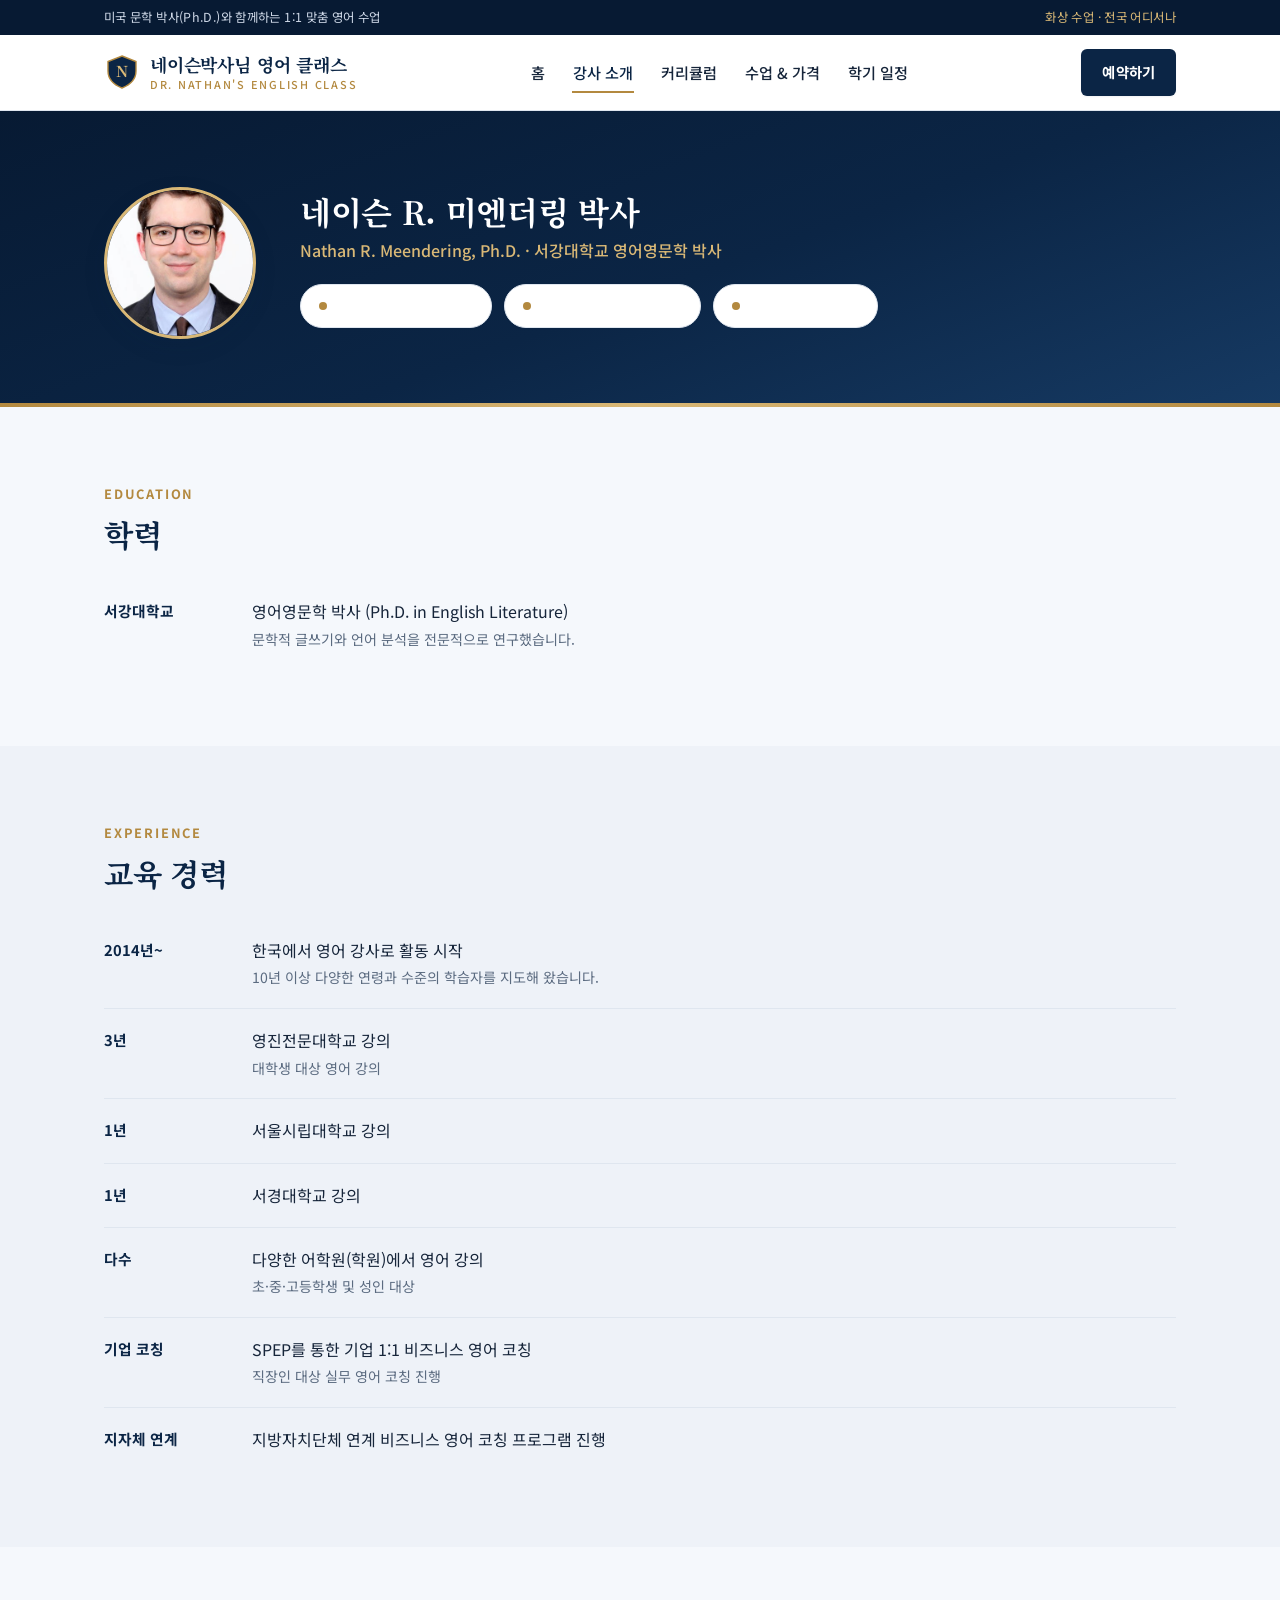
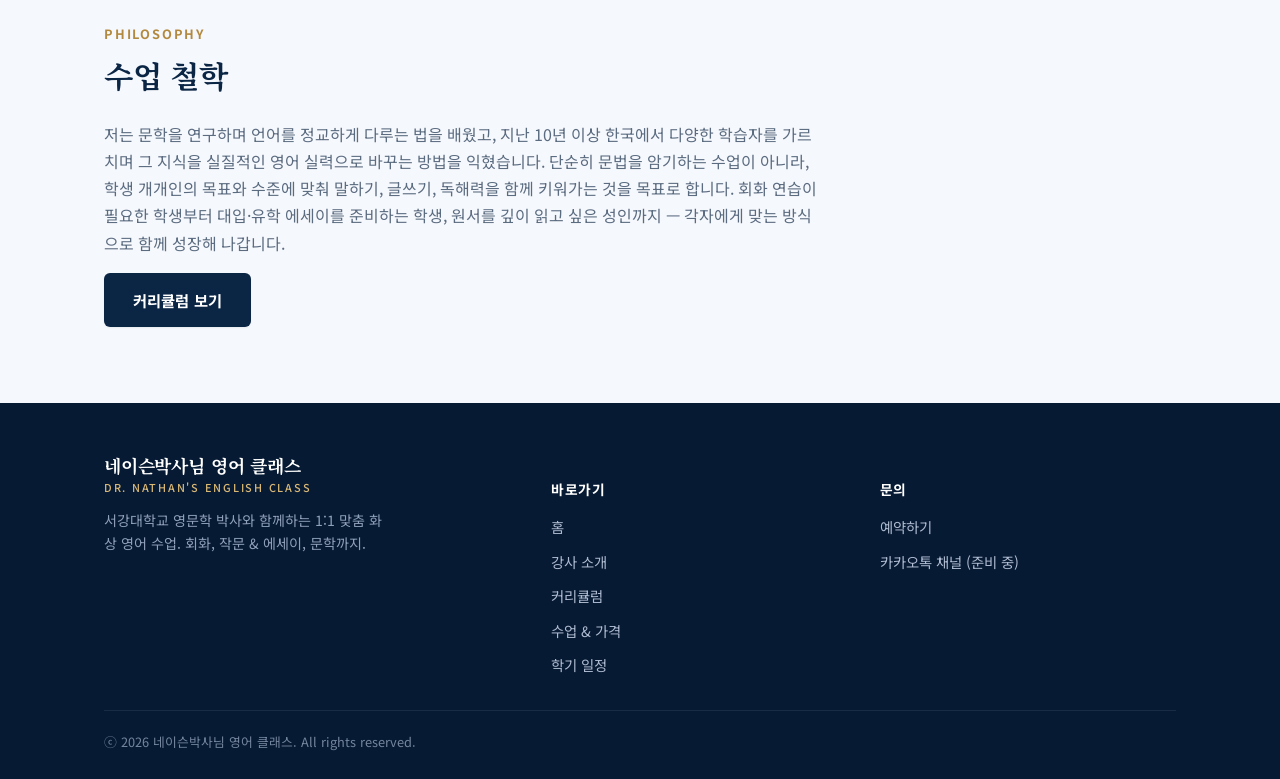
==== about.html @ 9ff1b416 "Initial site: navy/gold redesign, 6 pages, headshot" ====
<!DOCTYPE html>
<html lang="ko">
<head>
<meta charset="UTF-8">
<meta name="viewport" content="width=device-width, initial-scale=1.0">
<title>강사 소개 | 네이슨박사님 영어 클래스</title>
<meta name="description" content="서강대학교 영문학 박사 네이슨 R. 미엔더링의 학력과 교육 경력을 소개합니다.">
<link rel="preconnect" href="https://fonts.googleapis.com">
<link href="https://fonts.googleapis.com/css2?family=Noto+Serif+KR:wght@600;700&family=Noto+Sans+KR:wght@400;500;700&display=swap" rel="stylesheet">
<link rel="stylesheet" href="css/style.css">
</head>
<body>

<div class="topbar">
  <div class="container">
    <span>미국 문학 박사(Ph.D.)와 함께하는 1:1 맞춤 영어 수업</span>
    <span class="gold">화상 수업 · 전국 어디서나</span>
  </div>
</div>

<header class="site-header">
  <div class="header-inner">
    <a href="index.html" class="brand">
      <svg class="brand-mark" width="36" height="36" viewBox="0 0 36 36" fill="none" xmlns="http://www.w3.org/2000/svg">
        <path d="M18 2L32 7.5V17C32 25.5 26 30.8 18 34C10 30.8 4 25.5 4 17V7.5L18 2Z" fill="#0b2545" stroke="#b3893f" stroke-width="1.4"/>
        <text x="18" y="23" text-anchor="middle" font-family="Noto Serif KR, serif" font-size="15" font-weight="700" fill="#d9b876">N</text>
      </svg>
      <span class="brand-text">네이슨박사님 영어 클래스<span class="accent">DR. NATHAN'S ENGLISH CLASS</span></span>
    </a>
    <button class="nav-toggle" aria-label="메뉴 열기">&#9776;</button>
    <nav class="main-nav">
      <ul>
        <li><a href="index.html">홈</a></li>
        <li><a href="about.html" class="active">강사 소개</a></li>
        <li><a href="curriculum.html">커리큘럼</a></li>
        <li><a href="pricing.html">수업 &amp; 가격</a></li>
        <li><a href="calendar.html">학기 일정</a></li>
      </ul>
    </nav>
    <div class="header-cta">
      <a href="reservation.html" class="btn btn-primary">예약하기</a>
    </div>
  </div>
</header>

<main>

  <section class="hero-navy">
    <div class="container about-hero">
      <img src="assets/nathan-headshot.jpg" alt="네이슨 R. 미엔더링 박사" class="avatar-photo">
      <div>
        <h1>네이슨 R. 미엔더링 박사</h1>
        <p class="role">Nathan R. Meendering, Ph.D. · 서강대학교 영어영문학 박사</p>
        <div class="badge-row">
          <span class="credential-badge"><span class="dot"></span>서강대학교 영문학 박사</span>
          <span class="credential-badge"><span class="dot"></span>2014년~ 한국 영어 교육</span>
          <span class="credential-badge"><span class="dot"></span>대학 3곳 강의 경력</span>
        </div>
      </div>
    </div>
  </section>

  <section class="section">
    <div class="container">
      <div class="section-head" style="text-align:left; max-width:none; margin-bottom:24px;">
        <span class="kicker">EDUCATION</span>
        <h2>학력</h2>
      </div>
      <ul class="timeline">
        <li>
          <div class="when">서강대학교</div>
          <div class="what">영어영문학 박사 (Ph.D. in English Literature)
            <span class="sub">문학적 글쓰기와 언어 분석을 전문적으로 연구했습니다.</span>
          </div>
        </li>
      </ul>
    </div>
  </section>

  <section class="section section-alt">
    <div class="container">
      <div class="section-head" style="text-align:left; max-width:none; margin-bottom:24px;">
        <span class="kicker">EXPERIENCE</span>
        <h2>교육 경력</h2>
      </div>
      <ul class="timeline">
        <li>
          <div class="when">2014년~</div>
          <div class="what">한국에서 영어 강사로 활동 시작
            <span class="sub">10년 이상 다양한 연령과 수준의 학습자를 지도해 왔습니다.</span>
          </div>
        </li>
        <li>
          <div class="when">3년</div>
          <div class="what">영진전문대학교 강의
            <span class="sub">대학생 대상 영어 강의</span>
          </div>
        </li>
        <li>
          <div class="when">1년</div>
          <div class="what">서울시립대학교 강의</div>
        </li>
        <li>
          <div class="when">1년</div>
          <div class="what">서경대학교 강의</div>
        </li>
        <li>
          <div class="when">다수</div>
          <div class="what">다양한 어학원(학원)에서 영어 강의
            <span class="sub">초·중·고등학생 및 성인 대상</span>
          </div>
        </li>
        <li>
          <div class="when">기업 코칭</div>
          <div class="what">SPEP를 통한 기업 1:1 비즈니스 영어 코칭
            <span class="sub">직장인 대상 실무 영어 코칭 진행</span>
          </div>
        </li>
        <li>
          <div class="when">지자체 연계</div>
          <div class="what">지방자치단체 연계 비즈니스 영어 코칭 프로그램 진행</div>
        </li>
      </ul>
    </div>
  </section>

  <section class="section">
    <div class="container">
      <div class="section-head" style="text-align:left; max-width:none; margin-bottom:24px;">
        <span class="kicker">PHILOSOPHY</span>
        <h2>수업 철학</h2>
      </div>
      <p style="max-width:720px; color:var(--color-text-muted);">
        저는 문학을 연구하며 언어를 정교하게 다루는 법을 배웠고, 지난 10년 이상 한국에서 다양한 학습자를 가르치며 그 지식을 실질적인 영어 실력으로 바꾸는 방법을 익혔습니다.
        단순히 문법을 암기하는 수업이 아니라, 학생 개개인의 목표와 수준에 맞춰 말하기, 글쓰기, 독해력을 함께 키워가는 것을 목표로 합니다.
        회화 연습이 필요한 학생부터 대입·유학 에세이를 준비하는 학생, 원서를 깊이 읽고 싶은 성인까지 — 각자에게 맞는 방식으로 함께 성장해 나갑니다.
      </p>
      <a href="curriculum.html" class="btn btn-primary">커리큘럼 보기</a>
    </div>
  </section>

</main>

<footer class="site-footer">
  <div class="container">
    <div class="footer-top">
      <div>
        <span class="brand-text">네이슨박사님 영어 클래스<span class="accent">DR. NATHAN'S ENGLISH CLASS</span></span>
        <p>서강대학교 영문학 박사와 함께하는 1:1 맞춤 화상 영어 수업. 회화, 작문 &amp; 에세이, 문학까지.</p>
      </div>
      <div class="footer-col">
        <h5>바로가기</h5>
        <ul>
          <li><a href="index.html">홈</a></li>
          <li><a href="about.html">강사 소개</a></li>
          <li><a href="curriculum.html">커리큘럼</a></li>
          <li><a href="pricing.html">수업 &amp; 가격</a></li>
          <li><a href="calendar.html">학기 일정</a></li>
        </ul>
      </div>
      <div class="footer-col">
        <h5>문의</h5>
        <ul>
          <li><a href="reservation.html">예약하기</a></li>
          <li><a href="reservation.html">카카오톡 채널 (준비 중)</a></li>
        </ul>
      </div>
    </div>
    <div class="footer-bottom">
      ⓒ 2026 네이슨박사님 영어 클래스. All rights reserved.
    </div>
  </div>
</footer>

<script src="js/script.js"></script>
</body>
</html>
---- css/style.css ----
:root {
  --color-navy: #0b2545;
  --color-navy-dark: #071a33;
  --color-navy-mid: #163a63;
  --color-navy-soft: #26507f;
  --color-gold: #b3893f;
  --color-gold-light: #d9b876;
  --color-gold-bg: #fbf3e3;
  --color-white: #ffffff;
  --color-bg: #f5f8fc;
  --color-bg-alt: #eef2f8;
  --color-card: #ffffff;
  --color-text: #16253a;
  --color-text-muted: #5b6b80;
  --color-border: #dfe6ef;
  --radius: 10px;
  --max-width: 1120px;
  --shadow-sm: 0 1px 2px rgba(11, 37, 69, 0.06);
  --shadow-md: 0 8px 24px rgba(11, 37, 69, 0.08);
  --shadow-lg: 0 16px 40px rgba(11, 37, 69, 0.14);
}

* {
  box-sizing: border-box;
}

html {
  scroll-behavior: smooth;
}

body {
  margin: 0;
  font-family: "Noto Sans KR", "Malgun Gothic", sans-serif;
  color: var(--color-text);
  background: var(--color-bg);
  line-height: 1.7;
  -webkit-font-smoothing: antialiased;
}

h1, h2, h3, h4 {
  font-family: "Noto Serif KR", serif;
  font-weight: 700;
  line-height: 1.38;
  margin: 0 0 0.6em;
  color: var(--color-navy);
  letter-spacing: -0.01em;
}

p {
  margin: 0 0 1em;
}

a {
  color: inherit;
}

img {
  max-width: 100%;
  display: block;
}

.container {
  max-width: var(--max-width);
  margin: 0 auto;
  padding: 0 24px;
}

/* Brand mark */
.brand {
  display: flex;
  align-items: center;
  gap: 10px;
  text-decoration: none;
}

.brand-mark {
  flex-shrink: 0;
  display: block;
}

.brand-text {
  font-family: "Noto Serif KR", serif;
  font-weight: 700;
  font-size: 1.12rem;
  color: var(--color-navy);
  letter-spacing: -0.01em;
  line-height: 1.2;
}

.brand-text .accent {
  display: block;
  font-family: "Noto Sans KR", sans-serif;
  font-weight: 500;
  font-size: 0.68rem;
  color: var(--color-gold);
  letter-spacing: 0.16em;
  margin-top: 2px;
}

/* Header */
.topbar {
  background: var(--color-navy-dark);
  color: #cfd9e8;
  font-size: 0.78rem;
  letter-spacing: 0.03em;
}

.topbar .container {
  display: flex;
  justify-content: space-between;
  padding-top: 7px;
  padding-bottom: 7px;
}

.topbar .gold {
  color: var(--color-gold-light);
}

.site-header {
  position: sticky;
  top: 0;
  z-index: 50;
  background: rgba(255, 255, 255, 0.96);
  backdrop-filter: blur(6px);
  border-bottom: 1px solid var(--color-border);
}

.header-inner {
  display: flex;
  align-items: center;
  justify-content: space-between;
  padding: 14px 24px;
  max-width: var(--max-width);
  margin: 0 auto;
}

.nav-toggle {
  display: none;
  background: none;
  border: none;
  font-size: 1.6rem;
  cursor: pointer;
  color: var(--color-navy);
}

.main-nav ul {
  display: flex;
  gap: 26px;
  list-style: none;
  margin: 0;
  padding: 0;
}

.main-nav a {
  text-decoration: none;
  font-weight: 500;
  font-size: 0.95rem;
  color: var(--color-text);
  padding: 8px 1px;
  border-bottom: 2px solid transparent;
  transition: border-color 0.2s, color 0.2s;
  white-space: nowrap;
}

.main-nav a:hover,
.main-nav a.active {
  color: var(--color-navy);
  border-color: var(--color-gold);
}

.header-cta {
  display: flex;
  align-items: center;
  gap: 18px;
}

.header-cta .btn {
  padding: 10px 20px;
  font-size: 0.9rem;
}

/* Buttons */
.btn {
  display: inline-block;
  padding: 13px 28px;
  border-radius: 6px;
  font-weight: 700;
  text-decoration: none;
  font-size: 0.96rem;
  transition: transform 0.15s, box-shadow 0.15s, background 0.15s, color .15s;
  border: 1.5px solid transparent;
  cursor: pointer;
  letter-spacing: 0.01em;
}

.btn-primary {
  background: var(--color-navy);
  color: #fff;
  box-shadow: var(--shadow-sm);
}

.btn-primary:hover {
  background: var(--color-navy-dark);
  box-shadow: var(--shadow-md);
  transform: translateY(-1px);
}

.btn-gold {
  background: var(--color-gold);
  color: #fff;
}

.btn-gold:hover {
  background: #9c7735;
  transform: translateY(-1px);
}

.btn-outline {
  background: transparent;
  border-color: var(--color-navy);
  color: var(--color-navy);
}

.btn-outline:hover {
  background: var(--color-navy);
  color: #fff;
}

.btn-outline-light {
  background: transparent;
  border-color: rgba(255,255,255,0.55);
  color: #fff;
}

.btn-outline-light:hover {
  background: rgba(255,255,255,0.12);
  border-color: #fff;
}

.btn-kakao {
  background: #fee500;
  color: #391b1b;
  border-color: #fee500;
}

.btn-kakao:hover {
  background: #f5da00;
}

.btn-row {
  display: flex;
  gap: 14px;
  flex-wrap: wrap;
}

/* Hero (navy) */
.hero-navy {
  background: linear-gradient(160deg, var(--color-navy-dark) 0%, var(--color-navy) 55%, var(--color-navy-mid) 100%);
  color: #fff;
  padding: 76px 0 68px;
  position: relative;
  overflow: hidden;
}

.hero-navy::after {
  content: "";
  position: absolute;
  inset: auto 0 0 0;
  height: 4px;
  background: linear-gradient(90deg, var(--color-gold) 0%, var(--color-gold-light) 50%, var(--color-gold) 100%);
}

.hero-navy .eyebrow {
  display: inline-block;
  background: rgba(255,255,255,0.08);
  border: 1px solid rgba(217,184,118,0.45);
  color: var(--color-gold-light);
  font-weight: 600;
  font-size: 0.82rem;
  padding: 6px 16px;
  border-radius: 999px;
  margin-bottom: 22px;
  letter-spacing: 0.03em;
}

.hero-navy h1 {
  color: #fff;
  font-size: 2.5rem;
  max-width: 760px;
}

.hero-navy p.lead {
  font-size: 1.08rem;
  color: #c9d3e2;
  max-width: 620px;
  margin: 0 0 32px;
}

.hero-navy.center {
  text-align: center;
}

.hero-navy.center h1,
.hero-navy.center p.lead {
  margin-left: auto;
  margin-right: auto;
}

.hero-navy.center .btn-row {
  justify-content: center;
}

.hero-sub {
  padding: 56px 0 44px;
  text-align: center;
  background: var(--color-navy-dark);
  color: #fff;
  position: relative;
}

.hero-sub::after {
  content: "";
  position: absolute;
  inset: auto 0 0 0;
  height: 4px;
  background: linear-gradient(90deg, var(--color-gold) 0%, var(--color-gold-light) 50%, var(--color-gold) 100%);
}

.hero-sub .eyebrow {
  display: inline-block;
  color: var(--color-gold-light);
  font-weight: 600;
  font-size: 0.82rem;
  letter-spacing: 0.14em;
  margin-bottom: 12px;
}

.hero-sub h1 {
  color: #fff;
  font-size: 2rem;
  margin-bottom: 10px;
}

.hero-sub p {
  color: #c9d3e2;
  max-width: 620px;
  margin: 0 auto;
}

/* Stats strip */
.stats {
  display: grid;
  grid-template-columns: repeat(3, 1fr);
  gap: 20px;
  padding: 40px 0;
}

.stats .stat {
  background: var(--color-card);
  border: 1px solid var(--color-border);
  border-radius: var(--radius);
  padding: 26px 20px;
  text-align: center;
  box-shadow: var(--shadow-sm);
}

.stats .stat-num {
  font-family: "Noto Serif KR", serif;
  font-size: 1.6rem;
  font-weight: 700;
  color: var(--color-navy);
}

.stats .stat-label {
  color: var(--color-text-muted);
  font-size: 0.88rem;
  margin-top: 6px;
}

/* Section */
.section {
  padding: 76px 0;
}

.section-alt {
  background: var(--color-bg-alt);
}

.section-navy {
  background: var(--color-navy);
  color: #fff;
}

.section-navy h2, .section-navy h3, .section-navy h4 {
  color: #fff;
}

.section-head {
  text-align: center;
  max-width: 640px;
  margin: 0 auto 46px;
}

.section-head .kicker {
  display: block;
  color: var(--color-gold);
  font-weight: 700;
  font-size: 0.8rem;
  letter-spacing: 0.14em;
  margin-bottom: 10px;
}

.section-head h2 {
  font-size: 1.9rem;
}

.section-head p {
  color: var(--color-text-muted);
}

/* Card grid */
.grid-3 {
  display: grid;
  grid-template-columns: repeat(3, 1fr);
  gap: 24px;
}

.grid-2 {
  display: grid;
  grid-template-columns: repeat(2, 1fr);
  gap: 24px;
}

.card {
  background: var(--color-card);
  border: 1px solid var(--color-border);
  border-radius: var(--radius);
  padding: 32px;
  box-shadow: var(--shadow-sm);
  transition: box-shadow .2s, transform .2s;
}

.card:hover {
  box-shadow: var(--shadow-md);
  transform: translateY(-2px);
}

.card h3 {
  font-size: 1.18rem;
}

.card .icon {
  width: 46px;
  height: 46px;
  border-radius: 8px;
  background: var(--color-gold-bg);
  color: var(--color-gold);
  display: flex;
  align-items: center;
  justify-content: center;
  font-size: 1.3rem;
  margin-bottom: 16px;
}

.card p {
  color: var(--color-text-muted);
  font-size: 0.96rem;
}

.card .card-link {
  display: inline-block;
  margin-top: 6px;
  font-weight: 700;
  color: var(--color-navy);
  text-decoration: none;
  font-size: 0.92rem;
  border-bottom: 1.5px solid var(--color-gold);
  padding-bottom: 1px;
}

/* Service card (pricing) */
.service-card {
  background: var(--color-card);
  border: 1px solid var(--color-border);
  border-radius: var(--radius);
  padding: 38px;
  margin-bottom: 28px;
  box-shadow: var(--shadow-sm);
}

.service-card h3 {
  font-size: 1.35rem;
  margin-bottom: 6px;
}

.service-tag {
  display: inline-block;
  background: var(--color-gold-bg);
  color: var(--color-gold);
  font-size: 0.78rem;
  font-weight: 700;
  padding: 4px 12px;
  border-radius: 999px;
  margin-bottom: 14px;
  letter-spacing: 0.02em;
}

.service-desc {
  color: var(--color-text-muted);
  margin-bottom: 22px;
}

.price-table {
  width: 100%;
  border-collapse: collapse;
}

.price-table th,
.price-table td {
  text-align: left;
  padding: 13px 10px;
  border-bottom: 1px solid var(--color-border);
  font-size: 0.96rem;
}

.price-table th {
  color: var(--color-text-muted);
  font-weight: 500;
  font-size: 0.82rem;
}

.price-table td.price {
  font-weight: 700;
  color: var(--color-navy);
  white-space: nowrap;
}

.price-table .discount {
  display: inline-block;
  background: var(--color-gold-bg);
  color: var(--color-gold);
  font-size: 0.76rem;
  font-weight: 700;
  padding: 2px 8px;
  border-radius: 6px;
  margin-left: 6px;
}

.price-note {
  margin-top: 16px;
  font-size: 0.88rem;
  color: var(--color-text-muted);
}

/* Notice box */
.notice-box {
  background: var(--color-bg-alt);
  border: 1px solid var(--color-border);
  border-left: 3px solid var(--color-gold);
  border-radius: var(--radius);
  padding: 26px 30px;
  margin-top: 40px;
}

.notice-box h4 {
  font-size: 1.02rem;
  margin-bottom: 10px;
}

.notice-box ul {
  margin: 0;
  padding-left: 20px;
  color: var(--color-text-muted);
  font-size: 0.94rem;
}

.notice-box li {
  margin-bottom: 6px;
}

/* About / teacher page */
.about-hero {
  display: flex;
  align-items: center;
  gap: 44px;
}

.avatar-circle {
  flex-shrink: 0;
  width: 152px;
  height: 152px;
  border-radius: 50%;
  background: linear-gradient(150deg, var(--color-navy-mid), var(--color-navy-dark));
  border: 3px solid var(--color-gold-light);
  color: #fff;
  display: flex;
  align-items: center;
  justify-content: center;
  font-family: "Noto Serif KR", serif;
  font-size: 2.8rem;
  font-weight: 700;
}

.avatar-photo {
  flex-shrink: 0;
  width: 152px;
  height: 152px;
  border-radius: 50%;
  object-fit: cover;
  border: 3px solid var(--color-gold-light);
  box-shadow: var(--shadow-md);
}

/* Homepage split hero with photo */
.hero-flex {
  display: flex;
  align-items: center;
  gap: 56px;
  text-align: left;
}

.hero-flex .hero-text {
  flex: 1.15;
}

.hero-flex .hero-text h1,
.hero-flex .hero-text p.lead {
  margin-left: 0;
  margin-right: 0;
}

.hero-flex .hero-photo-wrap {
  flex-shrink: 0;
  text-align: center;
}

.hero-photo {
  width: 240px;
  height: 240px;
  border-radius: 50%;
  object-fit: cover;
  border: 4px solid var(--color-gold-light);
  box-shadow: var(--shadow-lg);
}

@media (max-width: 860px) {
  .hero-flex {
    flex-direction: column;
    text-align: center;
  }
  .hero-flex .hero-text h1,
  .hero-flex .hero-text p.lead {
    margin-left: auto;
    margin-right: auto;
  }
  .hero-flex .btn-row {
    justify-content: center;
  }
  .hero-photo {
    width: 190px;
    height: 190px;
  }
}

.about-hero h1 {
  color: #fff;
  font-size: 2rem;
  margin-bottom: 4px;
}

.about-hero .role {
  color: var(--color-gold-light);
  font-weight: 500;
}

.timeline {
  list-style: none;
  padding: 0;
  margin: 0;
}

.timeline li {
  display: flex;
  gap: 20px;
  padding: 18px 0;
  border-bottom: 1px solid var(--color-border);
}

.timeline li:last-child {
  border-bottom: none;
}

.timeline .when {
  flex-shrink: 0;
  width: 128px;
  font-weight: 700;
  color: var(--color-navy);
  font-size: 0.92rem;
}

.timeline .what {
  color: var(--color-text);
}

.timeline .what .sub {
  display: block;
  color: var(--color-text-muted);
  font-size: 0.88rem;
  margin-top: 2px;
}

/* Credential badges */
.badge-row {
  display: flex;
  flex-wrap: wrap;
  gap: 12px;
  margin: 20px 0 8px;
}

.credential-badge {
  display: flex;
  align-items: center;
  gap: 8px;
  background: var(--color-card);
  border: 1px solid var(--color-border);
  border-radius: 999px;
  padding: 9px 18px;
  font-size: 0.88rem;
  font-weight: 500;
  box-shadow: var(--shadow-sm);
}

.credential-badge .dot {
  width: 8px;
  height: 8px;
  border-radius: 50%;
  background: var(--color-gold);
}

/* Steps (curriculum process) */
.steps {
  display: grid;
  grid-template-columns: repeat(4, 1fr);
  gap: 20px;
  counter-reset: step;
}

.step {
  background: var(--color-card);
  border: 1px solid var(--color-border);
  border-radius: var(--radius);
  padding: 26px 22px;
  position: relative;
  box-shadow: var(--shadow-sm);
}

.step::before {
  counter-increment: step;
  content: counter(step);
  display: flex;
  align-items: center;
  justify-content: center;
  width: 34px;
  height: 34px;
  border-radius: 50%;
  background: var(--color-navy);
  color: var(--color-gold-light);
  font-family: "Noto Serif KR", serif;
  font-weight: 700;
  margin-bottom: 14px;
}

.step h4 {
  font-size: 1.02rem;
  margin-bottom: 6px;
}

.step p {
  color: var(--color-text-muted);
  font-size: 0.9rem;
  margin: 0;
}

/* Curriculum track */
.track {
  background: var(--color-card);
  border: 1px solid var(--color-border);
  border-radius: var(--radius);
  padding: 40px;
  margin-bottom: 32px;
  box-shadow: var(--shadow-sm);
}

.track-head {
  display: flex;
  justify-content: space-between;
  align-items: flex-start;
  gap: 20px;
  flex-wrap: wrap;
  margin-bottom: 22px;
  padding-bottom: 22px;
  border-bottom: 1px solid var(--color-border);
}

.track-head h3 {
  font-size: 1.4rem;
  margin-bottom: 6px;
}

.track-head p {
  color: var(--color-text-muted);
  margin: 0;
  max-width: 560px;
}

.level-table {
  width: 100%;
  border-collapse: collapse;
  margin-top: 8px;
}

.level-table th,
.level-table td {
  text-align: left;
  padding: 12px 14px;
  border-bottom: 1px solid var(--color-border);
  font-size: 0.92rem;
  vertical-align: top;
}

.level-table th {
  color: var(--color-text-muted);
  font-weight: 600;
  font-size: 0.8rem;
  background: var(--color-bg-alt);
}

.level-table td.level-name {
  font-weight: 700;
  color: var(--color-navy);
  white-space: nowrap;
}

.reading-list {
  display: flex;
  flex-wrap: wrap;
  gap: 10px;
  margin-top: 14px;
}

.reading-chip {
  background: var(--color-bg-alt);
  border: 1px solid var(--color-border);
  border-radius: 999px;
  padding: 7px 16px;
  font-size: 0.86rem;
  color: var(--color-text);
}

/* Calendar / term table */
.term-grid {
  display: grid;
  grid-template-columns: repeat(2, 1fr);
  gap: 22px;
}

.term-card {
  background: var(--color-card);
  border: 1px solid var(--color-border);
  border-radius: var(--radius);
  overflow: hidden;
  box-shadow: var(--shadow-sm);
}

.term-card .term-head {
  background: var(--color-navy);
  color: #fff;
  padding: 18px 24px;
  display: flex;
  justify-content: space-between;
  align-items: center;
}

.term-card .term-head h3 {
  color: #fff;
  font-size: 1.1rem;
  margin: 0;
}

.term-card .term-head .term-dates {
  color: var(--color-gold-light);
  font-size: 0.85rem;
  font-weight: 600;
}

.term-card .term-body {
  padding: 20px 24px 24px;
}

.term-body dl {
  margin: 0;
  display: grid;
  grid-template-columns: 100px 1fr;
  row-gap: 10px;
  font-size: 0.92rem;
}

.term-body dt {
  color: var(--color-text-muted);
  font-weight: 500;
}

.term-body dd {
  margin: 0;
  font-weight: 600;
}

.status-pill {
  display: inline-block;
  font-size: 0.76rem;
  font-weight: 700;
  padding: 3px 11px;
  border-radius: 999px;
}

.status-open {
  background: #e5f3ec;
  color: #1f7a4d;
}

.status-soon {
  background: var(--color-gold-bg);
  color: var(--color-gold);
}

.status-closed {
  background: #f1eef0;
  color: #8a7f83;
}

/* Reservation page */
.reserve-grid {
  display: grid;
  grid-template-columns: 1.1fr 0.9fr;
  gap: 40px;
  align-items: start;
}

.contact-panel {
  background: var(--color-card);
  border: 1px solid var(--color-border);
  border-radius: var(--radius);
  padding: 44px;
  text-align: center;
  box-shadow: var(--shadow-md);
}

.contact-panel .kakao-icon {
  font-size: 2.2rem;
  margin-bottom: 10px;
}

.contact-panel .btn {
  width: 100%;
  padding: 16px 26px;
  font-size: 1.03rem;
}

.reserve-services {
  display: flex;
  flex-direction: column;
  gap: 12px;
  margin: 22px 0 26px;
}

.reserve-service-option {
  display: flex;
  align-items: center;
  gap: 12px;
  border: 1px solid var(--color-border);
  border-radius: 8px;
  padding: 13px 16px;
  font-size: 0.92rem;
  font-weight: 600;
  text-align: left;
  background: var(--color-bg-alt);
}

.reserve-service-option .num {
  width: 24px;
  height: 24px;
  flex-shrink: 0;
  border-radius: 50%;
  background: var(--color-navy);
  color: #fff;
  font-size: 0.78rem;
  display: flex;
  align-items: center;
  justify-content: center;
}

.contact-steps h4 {
  margin-bottom: 14px;
}

.contact-steps ol {
  padding-left: 20px;
  color: var(--color-text-muted);
  margin: 0;
}

.contact-steps li {
  margin-bottom: 12px;
}

/* CTA band */
.cta-band {
  background: linear-gradient(135deg, var(--color-navy-dark), var(--color-navy));
  color: #fff;
  text-align: center;
  padding: 64px 0;
}

.cta-band h2 {
  color: #fff;
}

.cta-band p {
  color: #c9d3e2;
  margin-bottom: 28px;
}

.cta-band .btn-primary {
  background: var(--color-gold);
  border-color: var(--color-gold);
}

.cta-band .btn-primary:hover {
  background: #9c7735;
}

/* Footer */
.site-footer {
  background: var(--color-navy-dark);
  color: #aebbd0;
  padding: 52px 0 26px;
  font-size: 0.9rem;
}

.footer-top {
  display: grid;
  grid-template-columns: 1.4fr 1fr 1fr;
  gap: 32px;
  margin-bottom: 32px;
}

.footer-top .brand-text {
  color: #fff;
}

.footer-top .brand-text .accent {
  color: var(--color-gold-light);
}

.footer-top p {
  color: #8fa0ba;
  font-size: 0.88rem;
  margin-top: 14px;
  max-width: 280px;
}

.footer-col h5 {
  color: #fff;
  font-size: 0.86rem;
  letter-spacing: 0.04em;
  margin-bottom: 14px;
  font-family: "Noto Sans KR", sans-serif;
}

.footer-col ul {
  list-style: none;
  padding: 0;
  margin: 0;
  display: flex;
  flex-direction: column;
  gap: 10px;
}

.footer-col a {
  text-decoration: none;
  color: #aebbd0;
  font-size: 0.9rem;
}

.footer-col a:hover {
  color: var(--color-gold-light);
}

.footer-bottom {
  border-top: 1px solid rgba(255,255,255,0.08);
  padding-top: 20px;
  color: #74869e;
  font-size: 0.8rem;
}

/* Responsive */
@media (max-width: 960px) {
  .grid-3, .steps {
    grid-template-columns: 1fr 1fr;
  }
  .term-grid {
    grid-template-columns: 1fr;
  }
  .reserve-grid {
    grid-template-columns: 1fr;
  }
  .footer-top {
    grid-template-columns: 1fr;
  }
}

@media (max-width: 800px) {
  .grid-3, .grid-2, .steps {
    grid-template-columns: 1fr;
  }
  .stats {
    grid-template-columns: 1fr;
  }
  .about-hero {
    flex-direction: column;
    text-align: center;
  }
  .timeline .when {
    width: 96px;
  }
  .track-head {
    flex-direction: column;
  }
}

@media (max-width: 760px) {
  .header-cta .btn:not(.btn-primary) {
    display: none;
  }
  .nav-toggle {
    display: block;
  }
  .main-nav {
    display: none;
    position: absolute;
    top: 100%;
    left: 0;
    right: 0;
    background: var(--color-white);
    border-bottom: 1px solid var(--color-border);
    box-shadow: var(--shadow-md);
  }
  .main-nav.open {
    display: block;
  }
  .main-nav ul {
    flex-direction: column;
    gap: 0;
    padding: 8px 24px 20px;
  }
  .main-nav a {
    display: block;
    padding: 12px 0;
  }
  .hero-navy h1 {
    font-size: 1.9rem;
  }
  .level-table {
    display: block;
    overflow-x: auto;
    white-space: nowrap;
  }
}
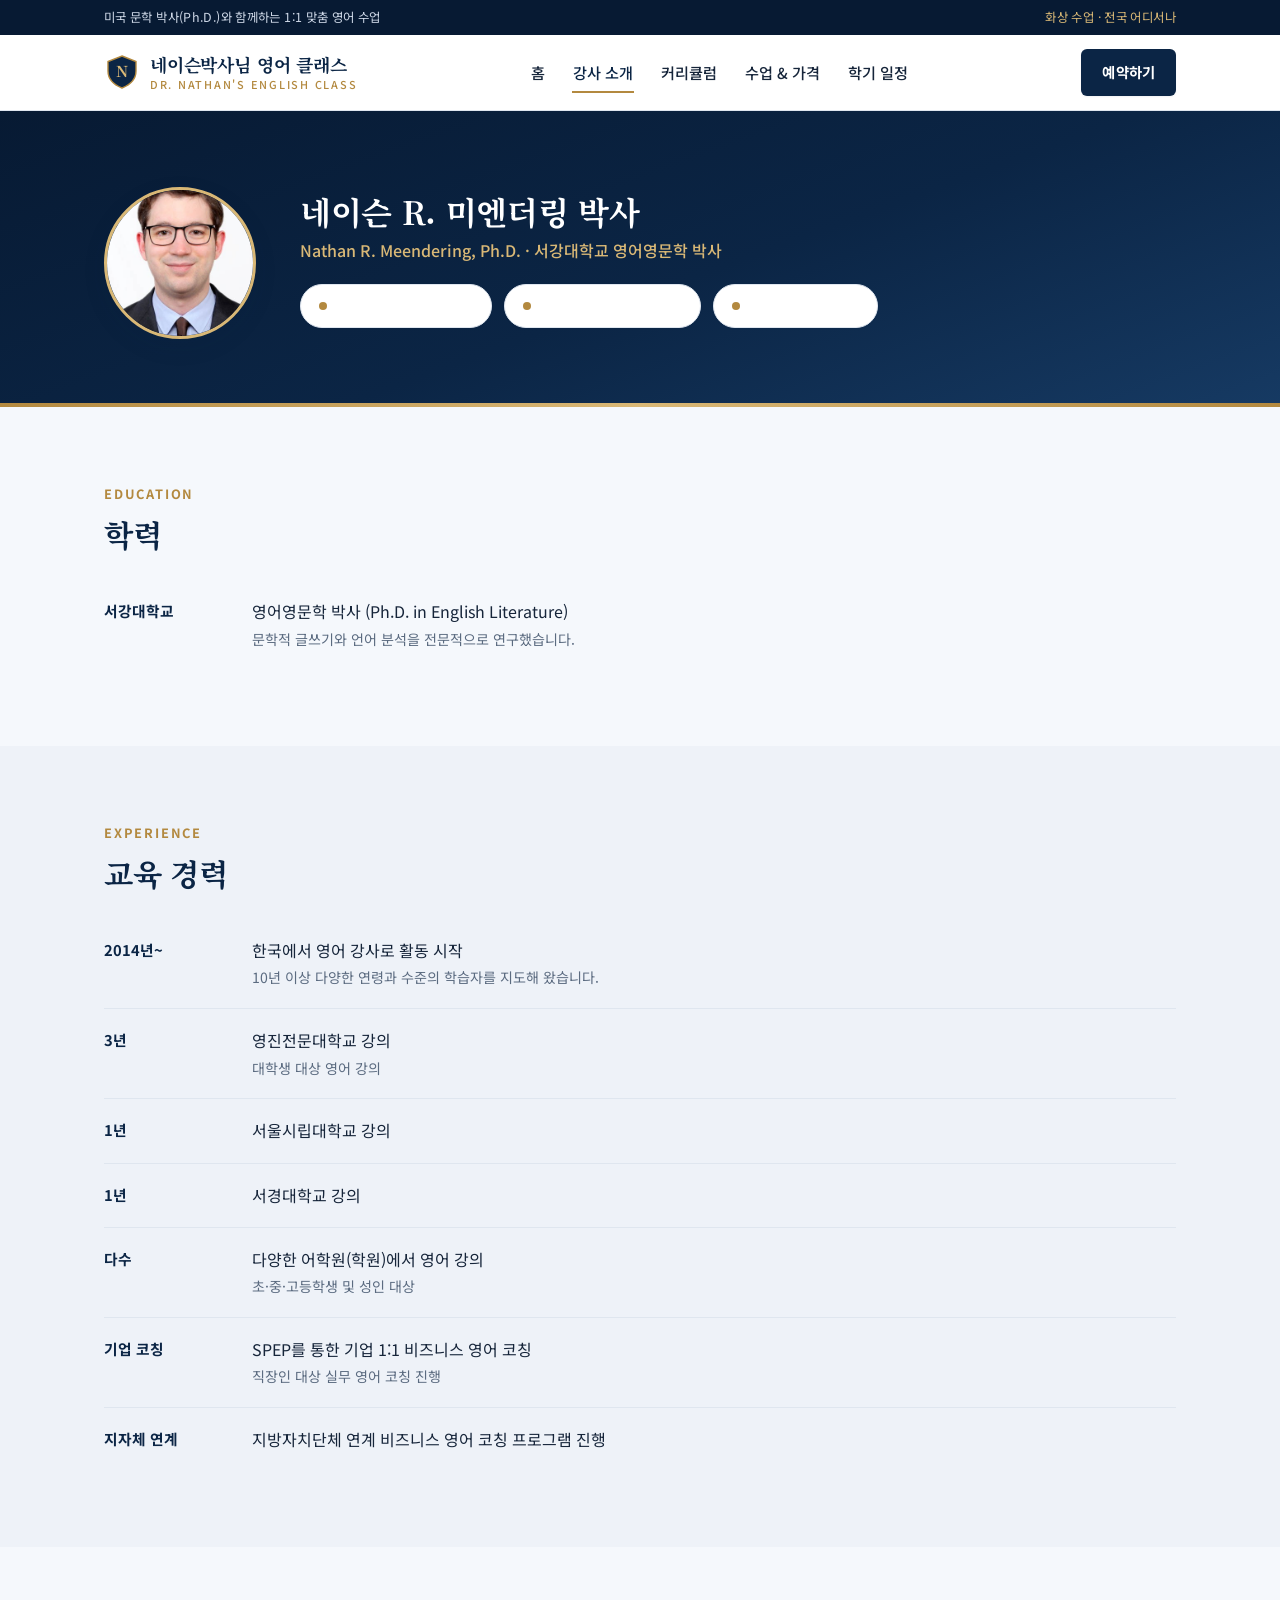
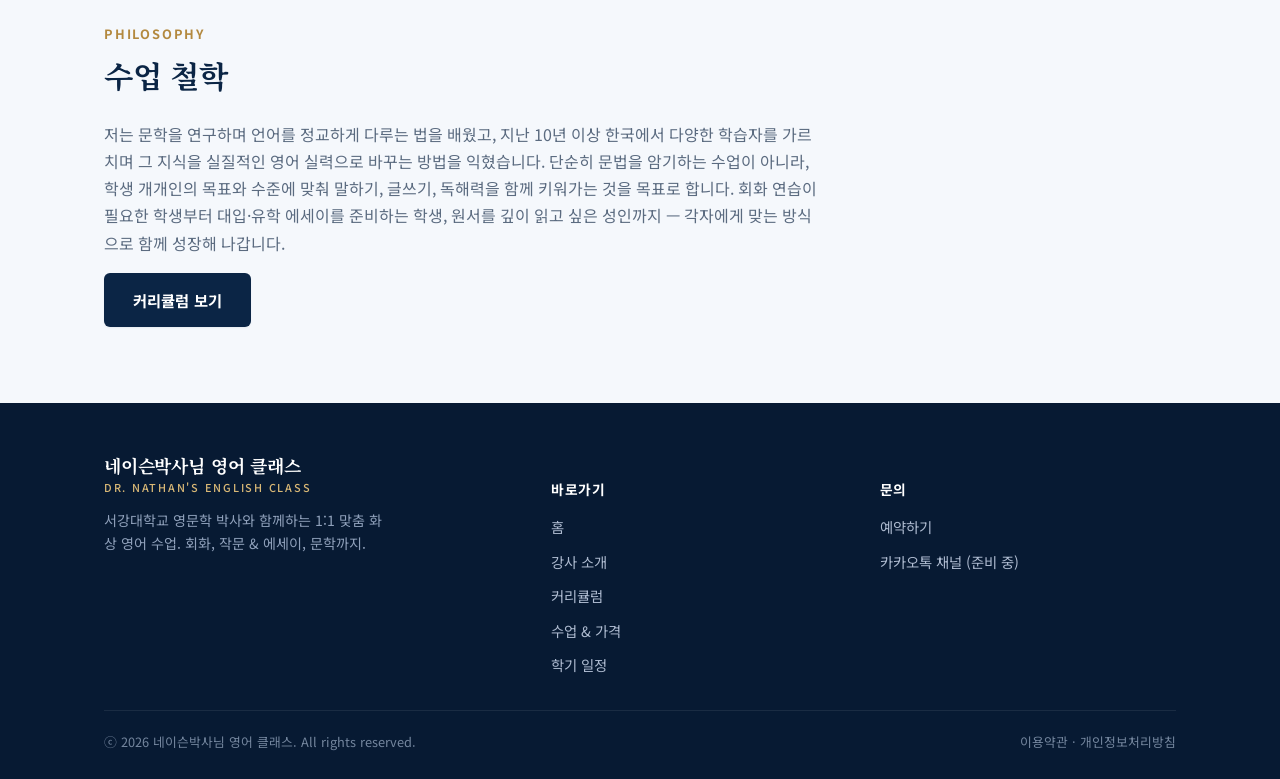
==== commit d1c763c2: "Add legal pages, favicon, and Open Graph tags Adds draft privacy policy and terms of service (includ" ====
--- a/about.html
+++ b/about.html
@@ -5,6 +5,14 @@
 <meta name="viewport" content="width=device-width, initial-scale=1.0">
 <title>강사 소개 | 네이슨박사님 영어 클래스</title>
 <meta name="description" content="서강대학교 영문학 박사 네이슨 R. 미엔더링의 학력과 교육 경력을 소개합니다.">
+<link rel="icon" type="image/svg+xml" href="assets/favicon.svg">
+<meta property="og:type" content="profile">
+<meta property="og:site_name" content="네이슨박사님 영어 클래스">
+<meta property="og:title" content="강사 소개 | 네이슨박사님 영어 클래스">
+<meta property="og:description" content="서강대학교 영문학 박사 네이슨 R. 미엔더링의 학력과 교육 경력을 소개합니다.">
+<meta property="og:image" content="https://nathan-phd-english-class.vercel.app/assets/nathan-headshot.jpg">
+<meta property="og:url" content="https://nathan-phd-english-class.vercel.app/about.html">
+<meta name="twitter:card" content="summary">
 <link rel="preconnect" href="https://fonts.googleapis.com">
 <link href="https://fonts.googleapis.com/css2?family=Noto+Serif+KR:wght@600;700&family=Noto+Sans+KR:wght@400;500;700&display=swap" rel="stylesheet">
 <link rel="stylesheet" href="css/style.css">
@@ -167,7 +175,8 @@
       </div>
     </div>
     <div class="footer-bottom">
-      ⓒ 2026 네이슨박사님 영어 클래스. All rights reserved.
+      <span>ⓒ 2026 네이슨박사님 영어 클래스. All rights reserved.</span>
+      <span class="footer-legal-links"><a href="terms.html">이용약관</a> · <a href="privacy.html">개인정보처리방침</a></span>
     </div>
   </div>
 </footer>
--- a/css/style.css
+++ b/css/style.css
@@ -984,6 +984,14 @@
   font-weight: 600;
   text-align: left;
   background: var(--color-bg-alt);
+  text-decoration: none;
+  transition: border-color 0.15s, background 0.15s, transform 0.15s;
+}
+
+.reserve-service-option:hover {
+  border-color: var(--color-gold);
+  background: var(--color-gold-bg);
+  transform: translateY(-1px);
 }
 
 .reserve-service-option .num {
@@ -1101,6 +1109,156 @@
   padding-top: 20px;
   color: #74869e;
   font-size: 0.8rem;
+  display: flex;
+  flex-wrap: wrap;
+  gap: 8px 20px;
+  justify-content: space-between;
+}
+
+.footer-legal-links a {
+  color: #74869e;
+  text-decoration: none;
+}
+
+.footer-legal-links a:hover {
+  color: var(--color-gold-light);
+}
+
+/* Checkout */
+.checkout-grid {
+  display: grid;
+  grid-template-columns: 1.05fr 0.95fr;
+  gap: 40px;
+  align-items: start;
+}
+
+.checkout-card {
+  background: var(--color-card);
+  border: 1px solid var(--color-border);
+  border-radius: var(--radius);
+  padding: 38px;
+  box-shadow: var(--shadow-sm);
+}
+
+.form-group {
+  margin-bottom: 20px;
+}
+
+.form-group label {
+  display: block;
+  font-weight: 700;
+  font-size: 0.9rem;
+  margin-bottom: 8px;
+  color: var(--color-navy);
+}
+
+.form-row {
+  display: grid;
+  grid-template-columns: 1fr 1fr;
+  gap: 16px;
+}
+
+.form-group input,
+.form-group select {
+  width: 100%;
+  padding: 12px 14px;
+  border: 1.5px solid var(--color-border);
+  border-radius: 6px;
+  font-size: 0.95rem;
+  font-family: inherit;
+  color: var(--color-text);
+  background: #fff;
+}
+
+.form-group input:focus,
+.form-group select:focus {
+  outline: none;
+  border-color: var(--color-gold);
+}
+
+.checkout-summary {
+  position: sticky;
+  top: 90px;
+}
+
+.summary-row {
+  display: flex;
+  justify-content: space-between;
+  gap: 12px;
+  padding: 12px 0;
+  border-bottom: 1px solid var(--color-border);
+  font-size: 0.94rem;
+}
+
+.summary-row:last-child {
+  border-bottom: none;
+}
+
+.summary-row span {
+  color: var(--color-text-muted);
+}
+
+.summary-total {
+  display: flex;
+  justify-content: space-between;
+  align-items: baseline;
+  margin-top: 6px;
+  padding-top: 16px;
+  border-top: 2px solid var(--color-navy);
+}
+
+.summary-total .amount {
+  font-size: 1.4rem;
+  font-weight: 700;
+  color: var(--color-navy);
+  font-family: "Noto Serif KR", serif;
+}
+
+#payment-method,
+#agreement {
+  margin-top: 22px;
+}
+
+.checkout-error {
+  color: #b3261e;
+  font-size: 0.88rem;
+  margin-top: 14px;
+  min-height: 1.2em;
+}
+
+.checkout-summary .btn {
+  width: 100%;
+  padding: 16px 26px;
+  font-size: 1.03rem;
+  margin-top: 22px;
+}
+
+/* Status pages (success / fail) */
+.status-page {
+  padding: 90px 0;
+  text-align: center;
+}
+
+.status-card {
+  max-width: 520px;
+  margin: 0 auto;
+  background: var(--color-card);
+  border: 1px solid var(--color-border);
+  border-radius: var(--radius);
+  padding: 48px 40px;
+  box-shadow: var(--shadow-md);
+}
+
+.status-icon {
+  font-size: 2.6rem;
+  margin-bottom: 16px;
+}
+
+#order-details {
+  margin-top: 26px;
+  text-align: left;
+  border-top: 1px solid var(--color-border);
+  padding-top: 18px;
 }
 
 /* Responsive */
@@ -1114,6 +1272,12 @@
   .reserve-grid {
     grid-template-columns: 1fr;
   }
+  .checkout-grid {
+    grid-template-columns: 1fr;
+  }
+  .checkout-summary {
+    position: static;
+  }
   .footer-top {
     grid-template-columns: 1fr;
   }
@@ -1135,6 +1299,9 @@
   }
   .track-head {
     flex-direction: column;
+  }
+  .form-row {
+    grid-template-columns: 1fr;
   }
 }
 
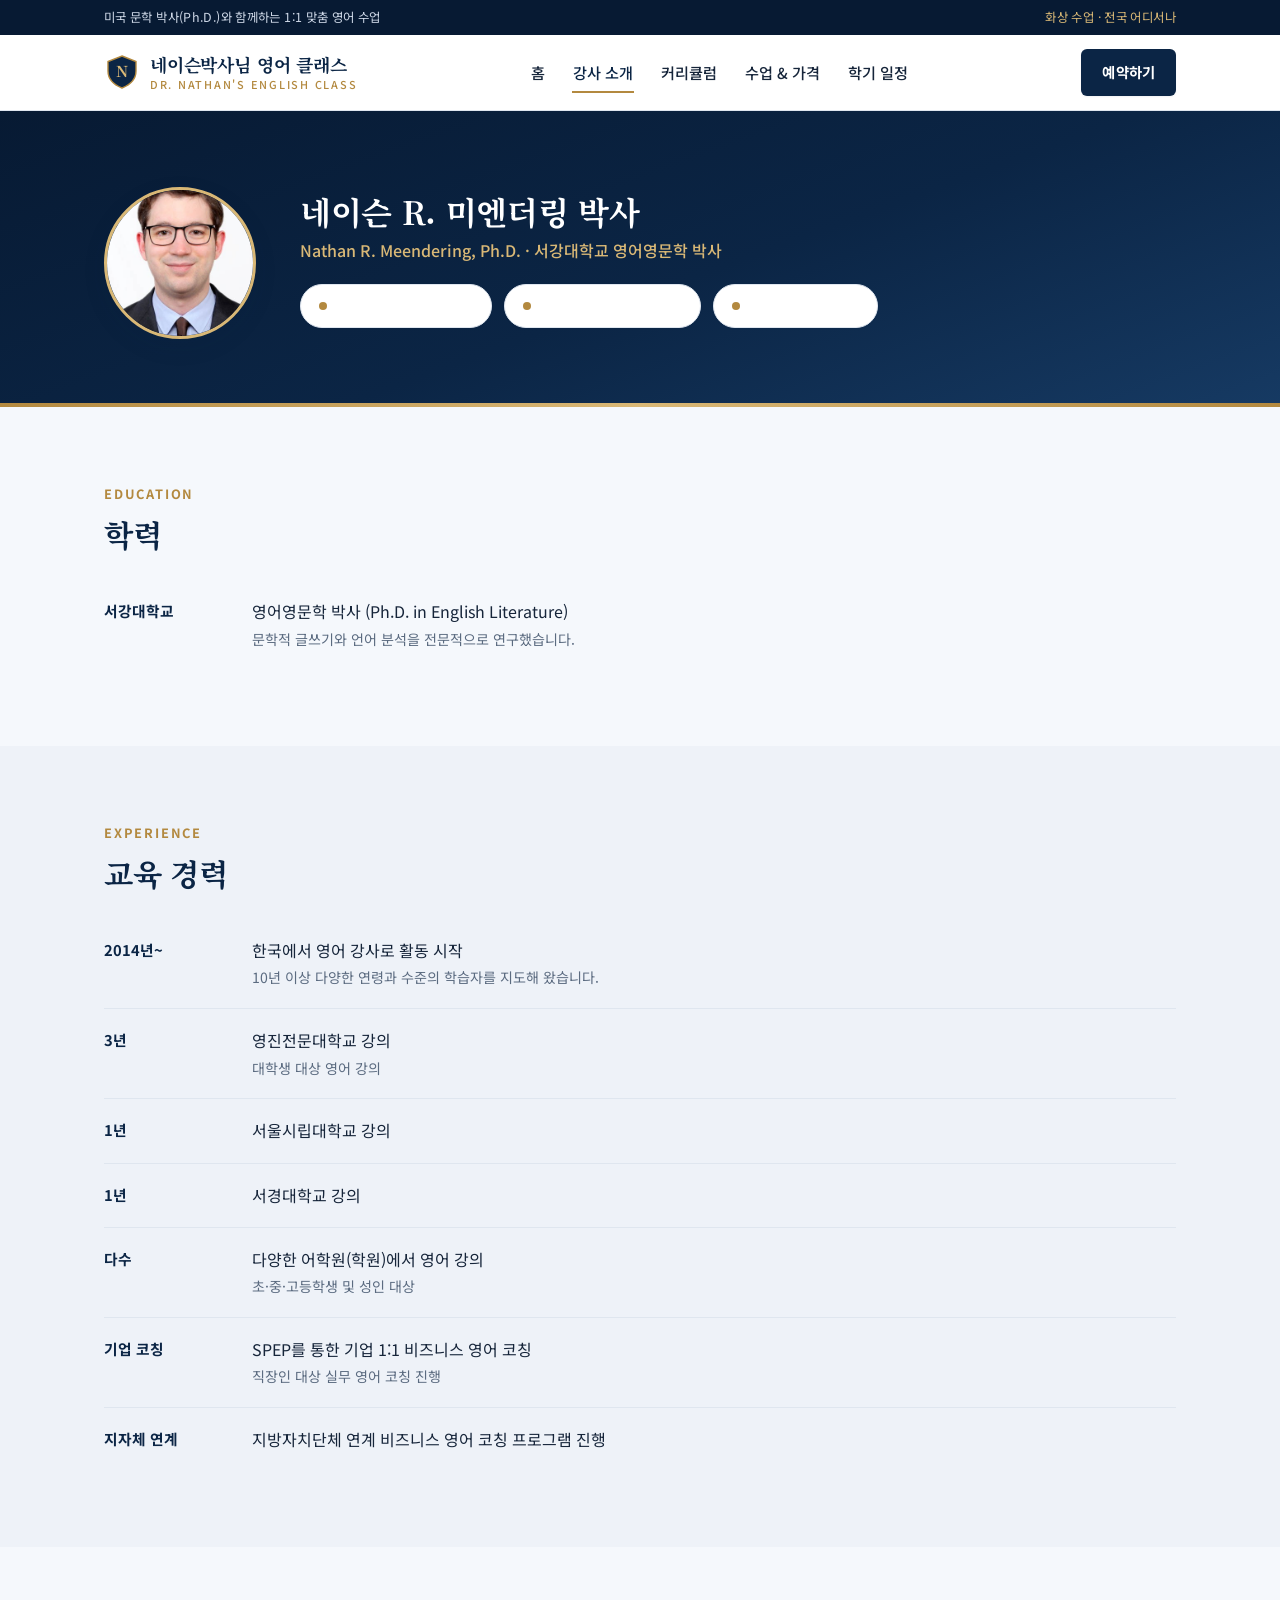
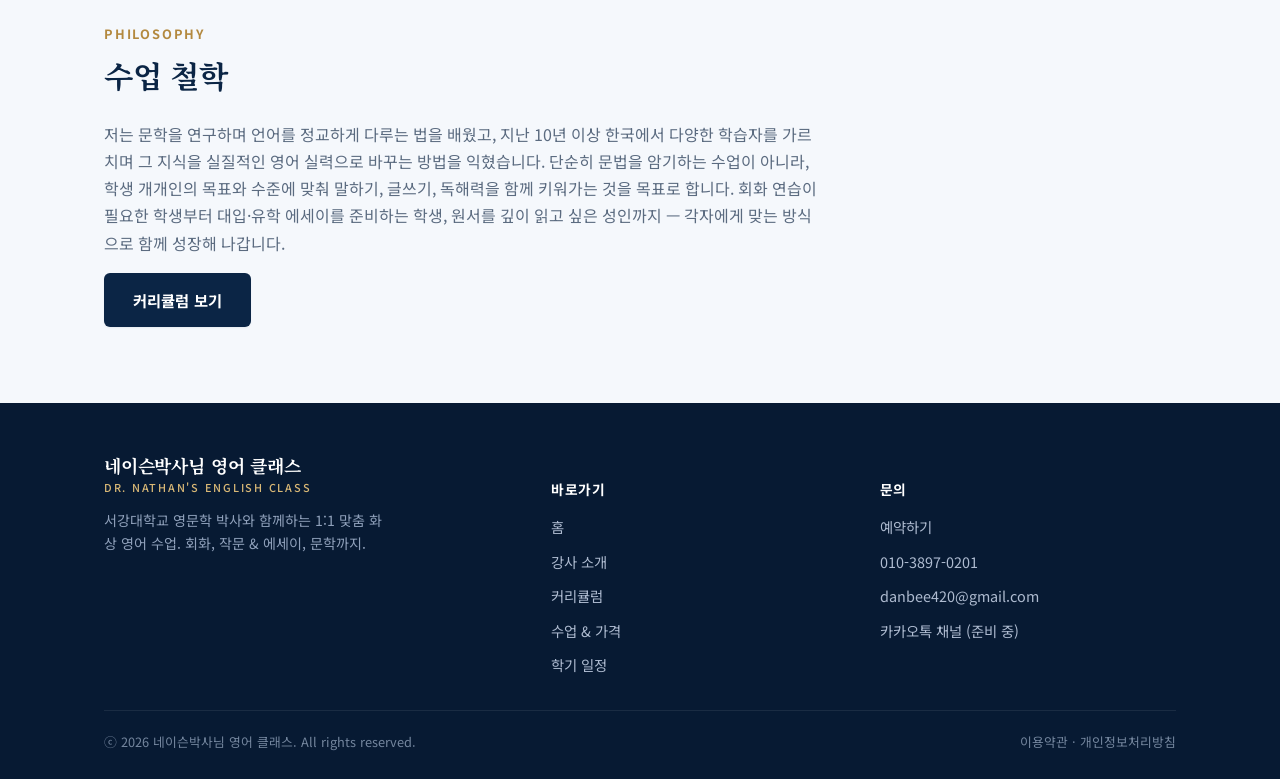
==== commit cb1ae780: "Add contact info sitewide, fix mobile layout bug in curriculum Adds phone (010-3897-0201) and busine" ====
--- a/about.html
+++ b/about.html
@@ -170,6 +170,8 @@
         <h5>문의</h5>
         <ul>
           <li><a href="reservation.html">예약하기</a></li>
+          <li><a href="tel:010-3897-0201">010-3897-0201</a></li>
+          <li><a href="mailto:danbee420@gmail.com">danbee420@gmail.com</a></li>
           <li><a href="reservation.html">카카오톡 채널 (준비 중)</a></li>
         </ul>
       </div>
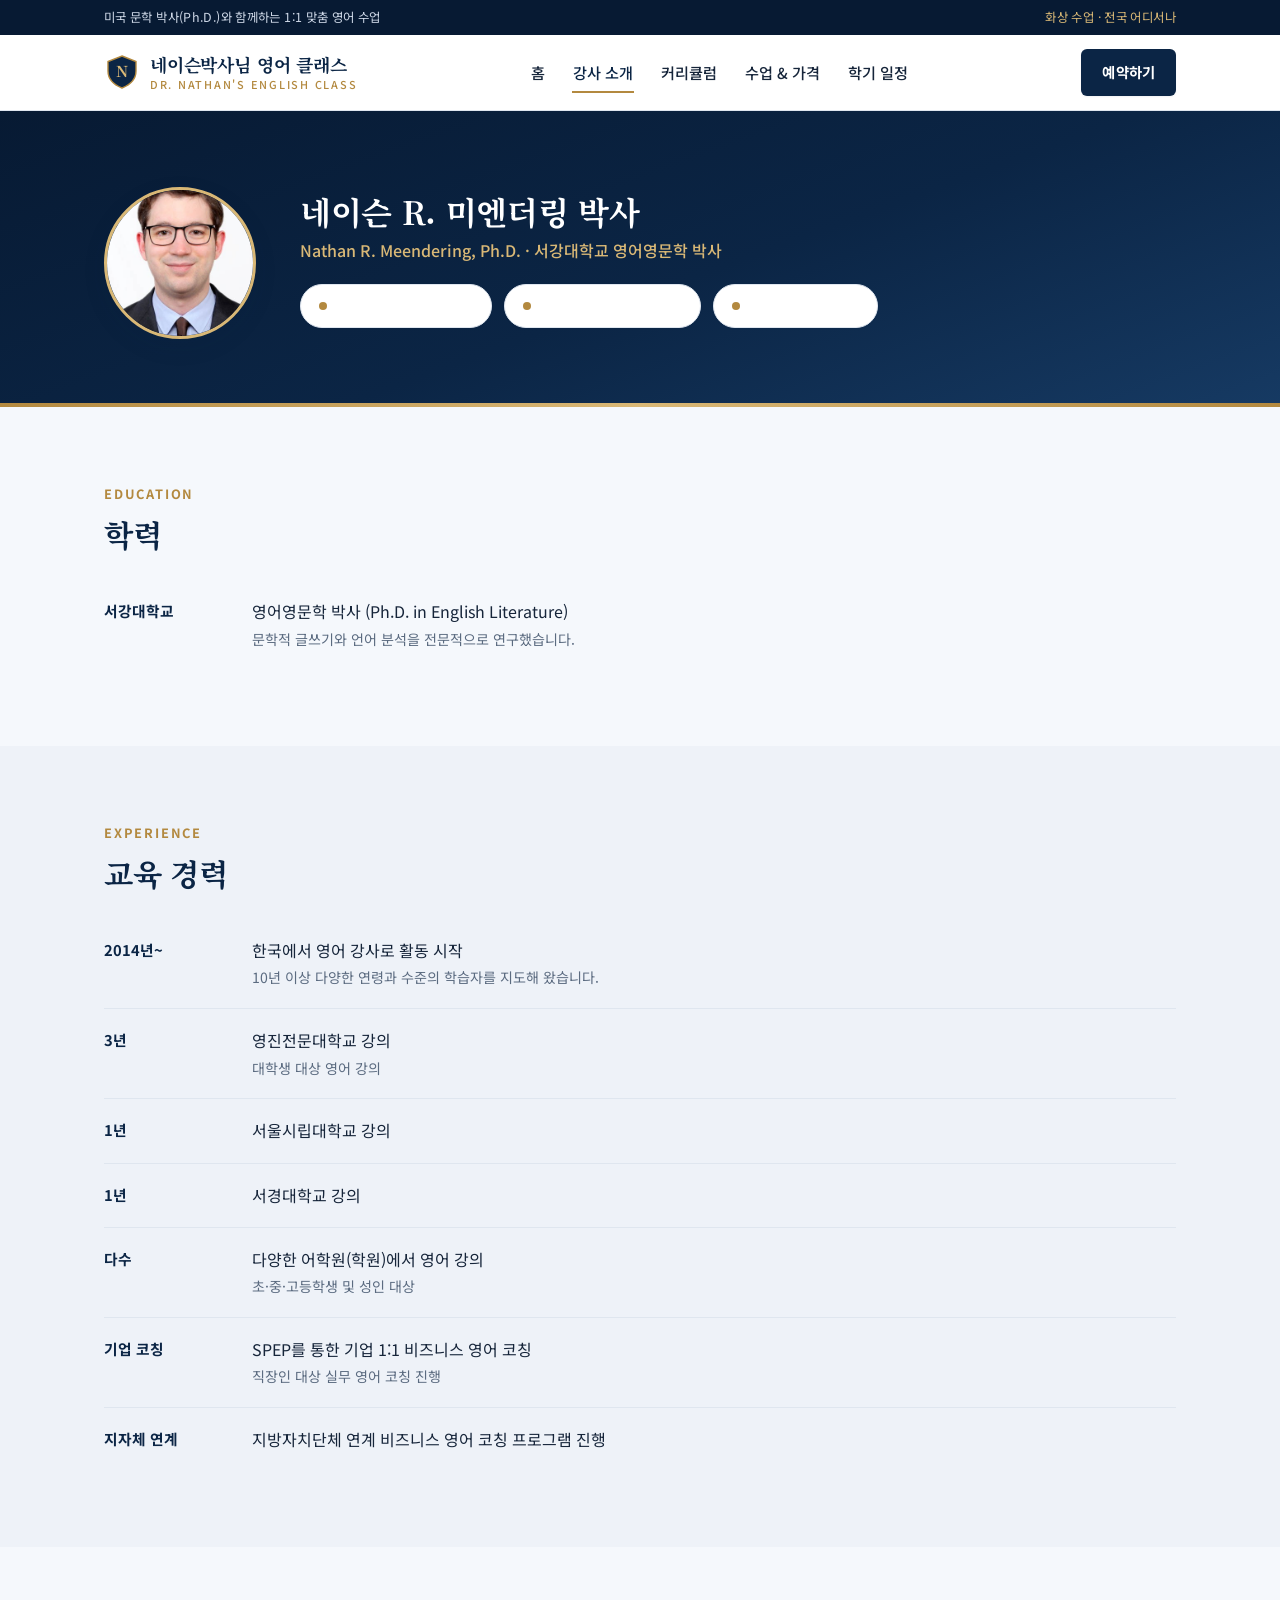
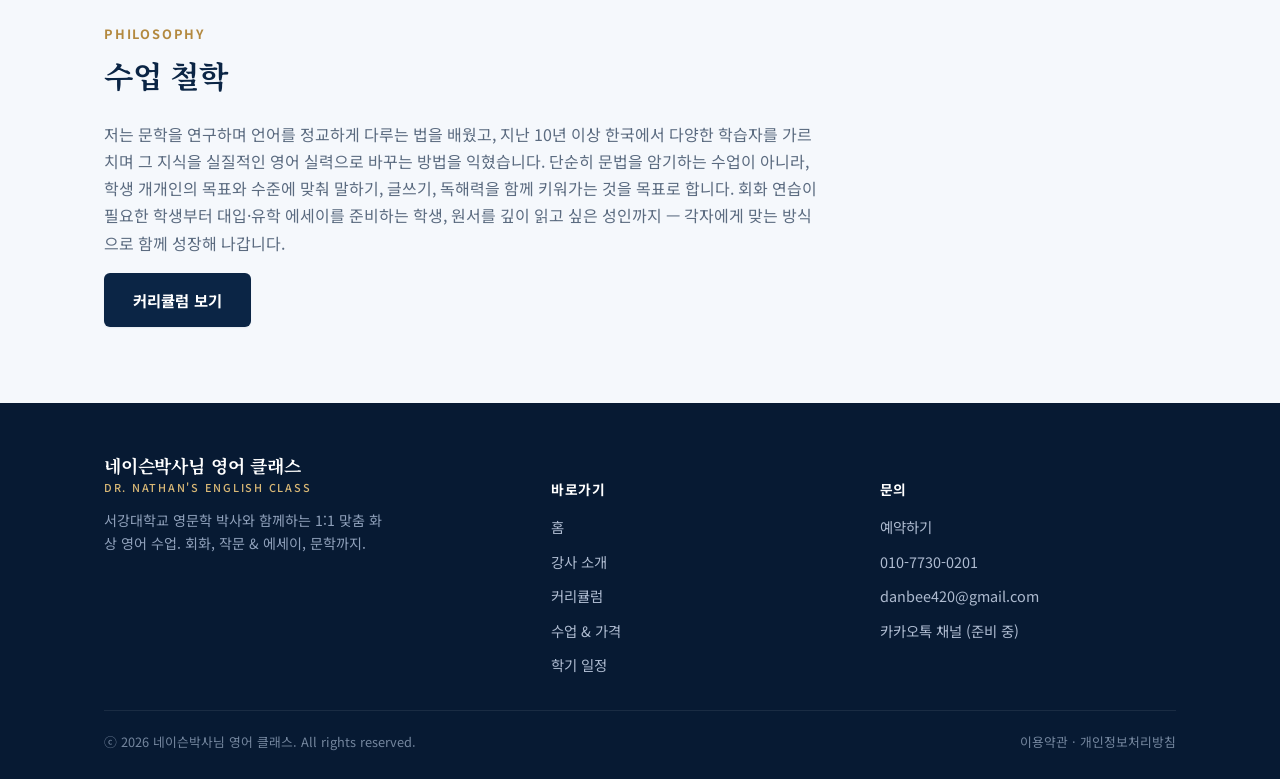
==== commit 0689ea0a: "Update business phone number, add 30-minute conversation class option Phone number corrected sitewid" ====
--- a/about.html
+++ b/about.html
@@ -170,7 +170,7 @@
         <h5>문의</h5>
         <ul>
           <li><a href="reservation.html">예약하기</a></li>
-          <li><a href="tel:010-3897-0201">010-3897-0201</a></li>
+          <li><a href="tel:010-7730-0201">010-7730-0201</a></li>
           <li><a href="mailto:danbee420@gmail.com">danbee420@gmail.com</a></li>
           <li><a href="reservation.html">카카오톡 채널 (준비 중)</a></li>
         </ul>
